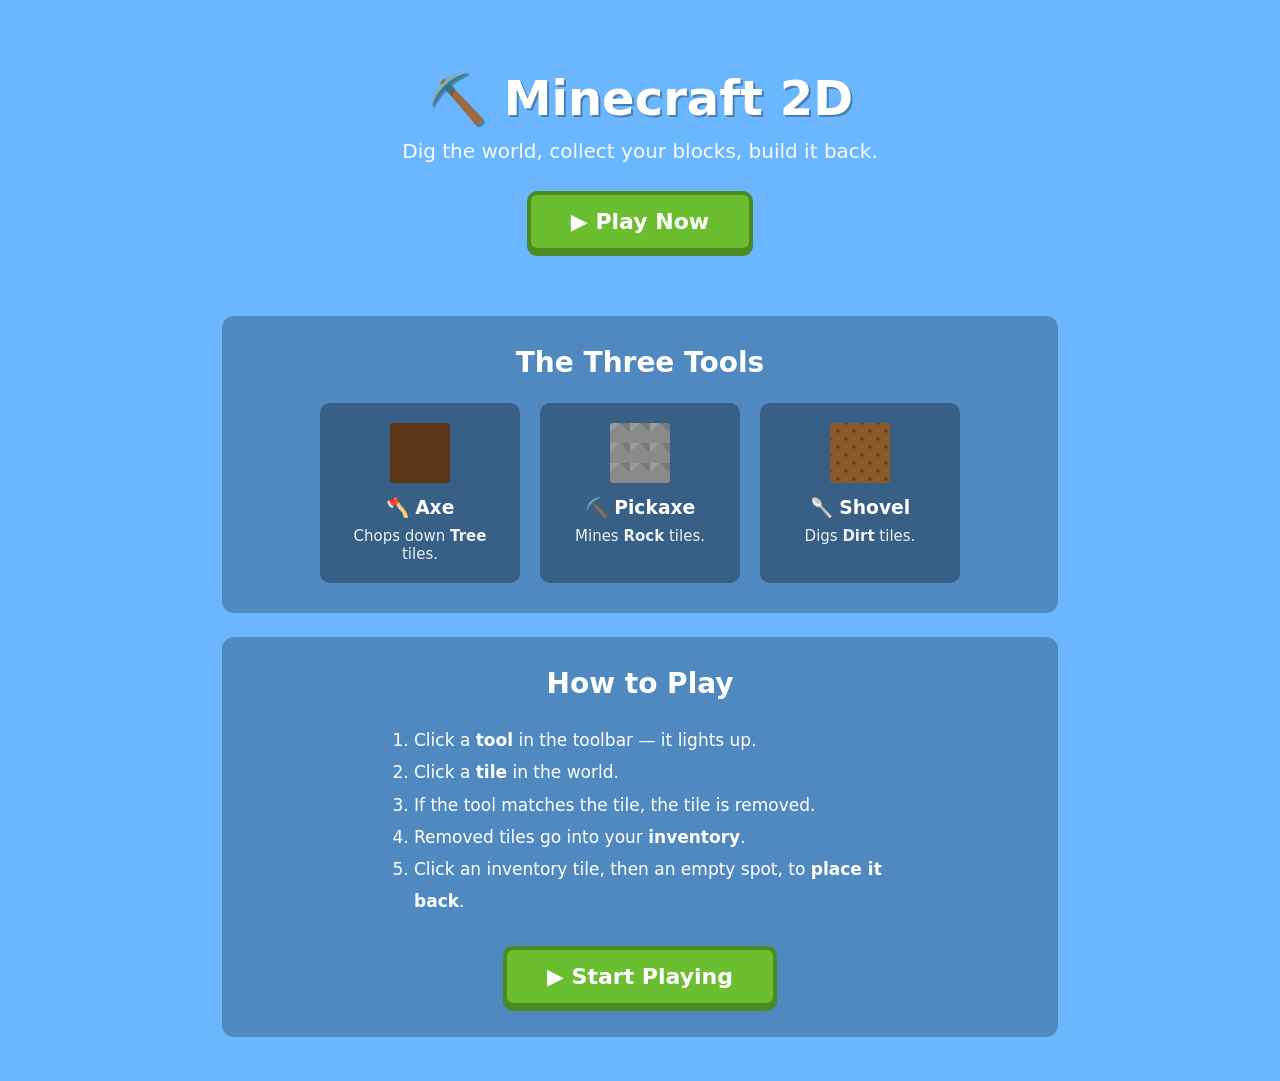
==== index.html @ d0b7ffb0 "Add landing page with tutorial and play button" ====
<!DOCTYPE html>
<html lang="en">
<head>
  <meta charset="UTF-8">
  <meta name="viewport" content="width=device-width, initial-scale=1.0">
  <title>Minecraft 2D — How to Play</title>
  <link rel="stylesheet" href="style.css">
</head>
<body class="landing">

  <div class="hero">
    <h1>⛏️ Minecraft 2D</h1>
    <p class="tagline">Dig the world, collect your blocks, build it back.</p>
    <a href="game.html" class="play-btn">▶ Play Now</a>
  </div>

  <section class="guide">
    <h2>The Three Tools</h2>
    <div class="tool-cards">
      <div class="card">
        <div class="tile tile-tree"></div>
        <h3>🪓 Axe</h3>
        <p>Chops down <strong>Tree</strong> tiles.</p>
      </div>
      <div class="card">
        <div class="tile tile-rock"></div>
        <h3>⛏️ Pickaxe</h3>
        <p>Mines <strong>Rock</strong> tiles.</p>
      </div>
      <div class="card">
        <div class="tile tile-dirt"></div>
        <h3>🥄 Shovel</h3>
        <p>Digs <strong>Dirt</strong> tiles.</p>
      </div>
    </div>
  </section>

  <section class="guide">
    <h2>How to Play</h2>
    <ol class="steps">
      <li>Click a <strong>tool</strong> in the toolbar — it lights up.</li>
      <li>Click a <strong>tile</strong> in the world.</li>
      <li>If the tool matches the tile, the tile is removed.</li>
      <li>Removed tiles go into your <strong>inventory</strong>.</li>
      <li>Click an inventory tile, then an empty spot, to <strong>place it back</strong>.</li>
    </ol>
    <a href="game.html" class="play-btn">▶ Start Playing</a>
  </section>

</body>
</html>
---- style.css ----
:root {
  --tile-size: 48px;
  --world-cols: 10;
}

* {
  box-sizing: border-box;
  margin: 0;
  padding: 0;
}

body {
  font-family: 'Segoe UI', system-ui, sans-serif;
  background: #6ab7ff;
  color: #fff;
  text-align: center;
  padding: 20px;
}

h1 {
  text-shadow: 2px 2px 0 rgba(0,0,0,0.3);
  margin-bottom: 16px;
}

/* ---------- TOOLBAR ---------- */
#toolbar {
  display: flex;
  justify-content: center;
  gap: 10px;
  margin-bottom: 20px;
}

.tool {
  background: #3a3a3a;
  border: 3px solid #222;
  border-radius: 8px;
  padding: 10px 16px;
  font-size: 16px;
  color: #fff;
  cursor: pointer;
  user-select: none;
  transition: transform 0.1s, box-shadow 0.1s;
}

.tool:hover {
  transform: translateY(-2px);
}

.tool.selected {
  border-color: #ffe066;
  box-shadow: 0 0 12px #ffe066;
  background: #5a5a2a;
}

/* ---------- WORLD GRID ---------- */
#world {
  display: grid;
  grid-template-columns: repeat(var(--world-cols), var(--tile-size));
  gap: 2px;
  justify-content: center;
  margin: 0 auto 24px;
  width: fit-content;
  background: #333;
  padding: 4px;
  border-radius: 6px;
}

/* ---------- TILES ---------- */
.tile {
  width: var(--tile-size);
  height: var(--tile-size);
  cursor: pointer;
  border-radius: 3px;
  transition: transform 0.1s, filter 0.1s;
}

.tile:hover {
  filter: brightness(1.15);
  transform: scale(1.05);
  z-index: 1;
}

.tile-grass {
  background: linear-gradient(#6abe30 0 30%, #4a8b23 30% 100%);
}

.tile-dirt {
  background: #8b5a2b;
  background-image:
    radial-gradient(#6f4520 15%, transparent 16%),
    radial-gradient(#6f4520 15%, transparent 16%);
  background-size: 16px 16px;
  background-position: 0 0, 8px 8px;
}

.tile-rock {
  background: #8a8a8a;
  background-image:
    linear-gradient(135deg, #9a9a9a 25%, transparent 25%),
    linear-gradient(225deg, #7a7a7a 25%, transparent 25%);
  background-size: 20px 20px;
}

.tile-tree {
  background: #7a4a1e;
  background-image: linear-gradient(#5c3616 0 100%);
  border: 2px solid #5c3616;
}

.tile-empty {
  background: #2a2a2a;
  cursor: default;
}

/* ---------- INVENTORY ---------- */
#inventory {
  background: rgba(0,0,0,0.3);
  border-radius: 8px;
  padding: 16px;
  max-width: 400px;
  margin: 0 auto 20px;
}

#inventory h3 {
  margin-bottom: 12px;
}

#inventory-items {
  display: flex;
  flex-wrap: wrap;
  gap: 8px;
  justify-content: center;
  min-height: var(--tile-size);
}

#inventory-items .tile {
  width: 40px;
  height: 40px;
}

/* ---------- RESET BUTTON ---------- */
#reset-btn {
  background: #c0392b;
  color: #fff;
  border: 3px solid #922;
  border-radius: 8px;
  padding: 10px 24px;
  font-size: 16px;
  cursor: pointer;
  transition: background 0.15s;
}

#reset-btn:hover {
  background: #e74c3c;
}

/* ---------- INVENTORY SLOTS ---------- */
.inv-slot {
  position: relative;
  cursor: pointer;
}

.inv-slot.selected .tile {
  outline: 3px solid #ffe066;
  box-shadow: 0 0 10px #ffe066;
}

.inv-badge {
  position: absolute;
  bottom: -4px;
  right: -4px;
  background: #222;
  color: #fff;
  font-size: 12px;
  min-width: 18px;
  height: 18px;
  line-height: 18px;
  border-radius: 9px;
  padding: 0 4px;
  border: 2px solid #fff;
}

/* wrong-tool feedback */
@keyframes shake {
  0%, 100% { transform: translateX(0); }
  25% { transform: translateX(-4px); }
  75% { transform: translateX(4px); }
}

.shake {
  animation: shake 0.3s;
}



/* ================= LANDING PAGE ================= */
.landing {
  max-width: 900px;
  margin: 0 auto;
}

.hero {
  padding: 50px 20px 40px;
}

.hero h1 {
  font-size: 48px;
  margin-bottom: 12px;
}

.tagline {
  font-size: 20px;
  margin-bottom: 28px;
  opacity: 0.95;
}

.play-btn {
  display: inline-block;
  background: #6abe30;
  color: #fff;
  text-decoration: none;
  font-size: 22px;
  font-weight: bold;
  padding: 14px 40px;
  border: 4px solid #4a8b23;
  border-radius: 10px;
  box-shadow: 0 4px 0 #4a8b23;
  transition: transform 0.1s, box-shadow 0.1s;
}

.play-btn:hover {
  transform: translateY(-2px);
  box-shadow: 0 6px 0 #4a8b23;
}

.play-btn:active {
  transform: translateY(2px);
  box-shadow: 0 2px 0 #4a8b23;
}

.guide {
  background: rgba(0,0,0,0.25);
  border-radius: 12px;
  padding: 30px 24px;
  margin: 24px 12px;
}

.guide h2 {
  margin-bottom: 24px;
  font-size: 28px;
}

.tool-cards {
  display: flex;
  gap: 20px;
  justify-content: center;
  flex-wrap: wrap;
}

.card {
  background: rgba(0,0,0,0.3);
  border-radius: 10px;
  padding: 20px;
  width: 200px;
}

.card .tile {
  margin: 0 auto 14px;
  width: 60px;
  height: 60px;
}

.card h3 {
  margin-bottom: 8px;
}

.card p {
  opacity: 0.9;
  font-size: 15px;
}

.steps {
  text-align: left;
  max-width: 500px;
  margin: 0 auto 28px;
  line-height: 1.9;
  font-size: 17px;
  padding-left: 24px;
}
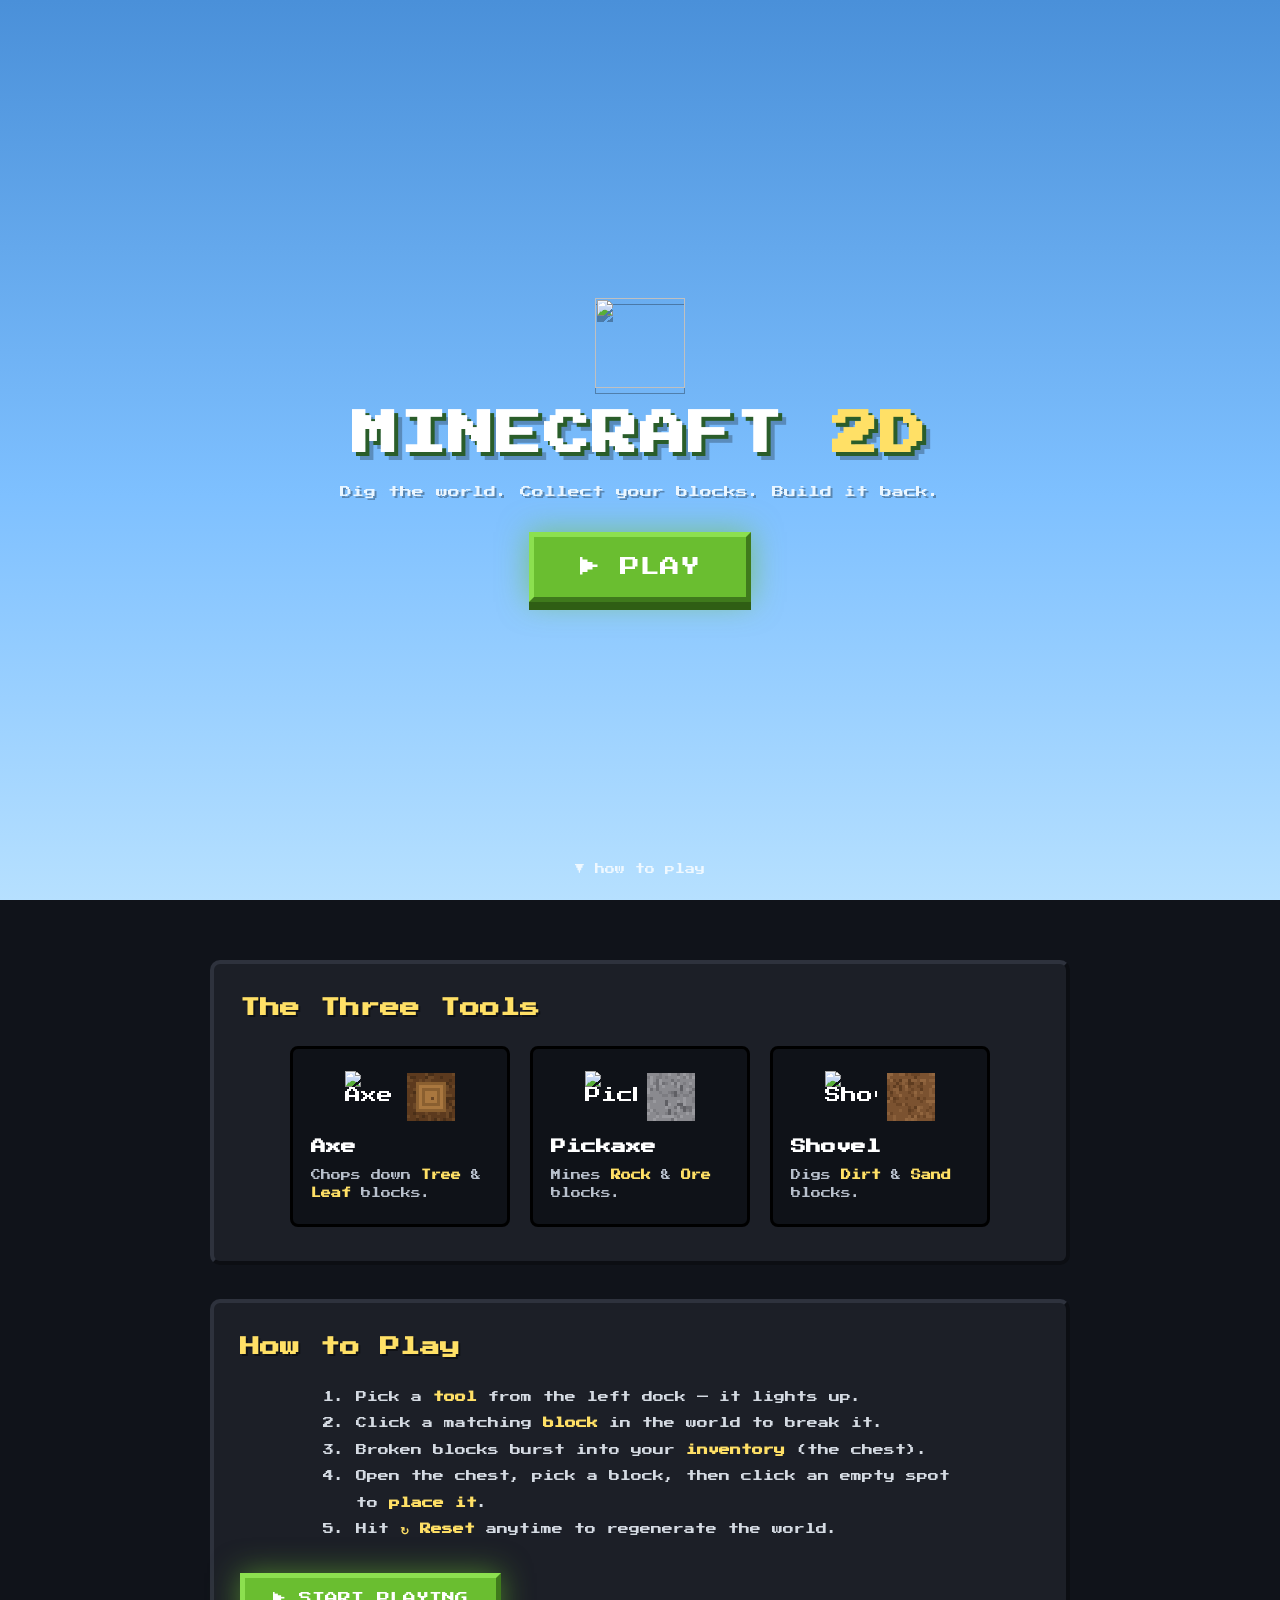
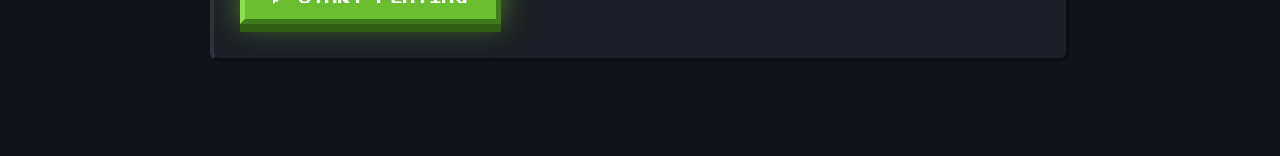
==== commit 73a844b8: "Rebuild landing page: animated title screen matching game quality" ====
--- a/index.html
+++ b/index.html
@@ -3,49 +3,77 @@
 <head>
   <meta charset="UTF-8">
   <meta name="viewport" content="width=device-width, initial-scale=1.0">
-  <title>Minecraft 2D — How to Play</title>
+  <title>Minecraft 2D</title>
   <link rel="stylesheet" href="style.css">
 </head>
-<body class="landing">
+<body class="landing-body">
 
-  <div class="hero">
-    <h1>⛏️ Minecraft 2D</h1>
-    <p class="tagline">Dig the world, collect your blocks, build it back.</p>
-    <a href="game.html" class="play-btn">▶ Play Now</a>
-  </div>
+  <!-- HERO / TITLE SCREEN -->
+  <header class="hero">
+    <div class="clouds">
+      <span class="cloud c1"></span>
+      <span class="cloud c2"></span>
+      <span class="cloud c3"></span>
+    </div>
 
-  <section class="guide">
-    <h2>The Three Tools</h2>
-    <div class="tool-cards">
-      <div class="card">
-        <div class="tile tile-tree"></div>
-        <h3>🪓 Axe</h3>
-        <p>Chops down <strong>Tree</strong> tiles.</p>
+    <div class="hero-content">
+      <img src="assets/textures/tool-pickaxe.png" alt="" class="hero-icon">
+      <h1 class="logo">MINECRAFT <span>2D</span></h1>
+      <p class="tagline">Dig the world. Collect your blocks. Build it back.</p>
+      <a href="game.html" class="play-btn">▶ PLAY</a>
+    </div>
+
+    <div class="scroll-hint">▼ how to play</div>
+  </header>
+
+  <!-- TUTORIAL -->
+  <main class="tutorial">
+
+    <section class="guide">
+      <h2>The Three Tools</h2>
+      <div class="cards">
+        <div class="card">
+          <div class="card-icons">
+            <img src="assets/textures/tool-axe.png" alt="Axe">
+            <div class="tile tile-tree"></div>
+          </div>
+          <h3>Axe</h3>
+          <p>Chops down <strong>Tree</strong> &amp; <strong>Leaf</strong> blocks.</p>
+        </div>
+
+        <div class="card">
+          <div class="card-icons">
+            <img src="assets/textures/tool-pickaxe.png" alt="Pickaxe">
+            <div class="tile tile-rock"></div>
+          </div>
+          <h3>Pickaxe</h3>
+          <p>Mines <strong>Rock</strong> &amp; <strong>Ore</strong> blocks.</p>
+        </div>
+
+        <div class="card">
+          <div class="card-icons">
+            <img src="assets/textures/tool-shovel.png" alt="Shovel">
+            <div class="tile tile-dirt"></div>
+          </div>
+          <h3>Shovel</h3>
+          <p>Digs <strong>Dirt</strong> &amp; <strong>Sand</strong> blocks.</p>
+        </div>
       </div>
-      <div class="card">
-        <div class="tile tile-rock"></div>
-        <h3>⛏️ Pickaxe</h3>
-        <p>Mines <strong>Rock</strong> tiles.</p>
-      </div>
-      <div class="card">
-        <div class="tile tile-dirt"></div>
-        <h3>🥄 Shovel</h3>
-        <p>Digs <strong>Dirt</strong> tiles.</p>
-      </div>
-    </div>
-  </section>
+    </section>
 
-  <section class="guide">
-    <h2>How to Play</h2>
-    <ol class="steps">
-      <li>Click a <strong>tool</strong> in the toolbar — it lights up.</li>
-      <li>Click a <strong>tile</strong> in the world.</li>
-      <li>If the tool matches the tile, the tile is removed.</li>
-      <li>Removed tiles go into your <strong>inventory</strong>.</li>
-      <li>Click an inventory tile, then an empty spot, to <strong>place it back</strong>.</li>
-    </ol>
-    <a href="game.html" class="play-btn">▶ Start Playing</a>
-  </section>
+    <section class="guide">
+      <h2>How to Play</h2>
+      <ol class="steps">
+        <li>Pick a <strong>tool</strong> from the left dock — it lights up.</li>
+        <li>Click a matching <strong>block</strong> in the world to break it.</li>
+        <li>Broken blocks burst into your <strong>inventory</strong> (the chest).</li>
+        <li>Open the chest, pick a block, then click an empty spot to <strong>place it</strong>.</li>
+        <li>Hit <strong>↻ Reset</strong> anytime to regenerate the world.</li>
+      </ol>
+      <a href="game.html" class="play-btn small">▶ START PLAYING</a>
+    </section>
+
+  </main>
 
 </body>
 </html>
--- a/style.css
+++ b/style.css
@@ -1,289 +1,408 @@
+@import url('https://fonts.googleapis.com/css2?family=Press+Start+2P&display=swap');
+
 :root {
-  --tile-size: 48px;
-  --world-cols: 10;
-}
-
-* {
-  box-sizing: border-box;
-  margin: 0;
-  padding: 0;
-}
-
-body {
-  font-family: 'Segoe UI', system-ui, sans-serif;
-  background: #6ab7ff;
-  color: #fff;
-  text-align: center;
-  padding: 20px;
-}
-
-h1 {
-  text-shadow: 2px 2px 0 rgba(0,0,0,0.3);
-  margin-bottom: 16px;
-}
-
-/* ---------- TOOLBAR ---------- */
-#toolbar {
-  display: flex;
+  --tile-size: 56px;
+  --world-cols: 20;
+  --panel: #3a3a3a;
+  --panel-dark: #1e1e1e;
+  --panel-light: #5a5a5a;
+}
+
+* { box-sizing: border-box; margin: 0; padding: 0; }
+
+html, body { height: 100%; overflow: hidden; }
+
+.game-body { font-family: 'Press Start 2P', monospace; color: #fff; }
+
+#game-screen { position: relative; width: 100vw; height: 100vh; }
+
+/* ---------- SKY / WORLD REGION ---------- */
+#world-wrap {
+  position: absolute;
+  inset: 0;
+  background: linear-gradient(#5aa9f0 0%, #7ec0ff 45%, #a9d6ff 100%);
+  overflow: auto;
+  display: flex;
+  align-items: flex-start;
   justify-content: center;
-  gap: 10px;
-  margin-bottom: 20px;
-}
-
-.tool {
-  background: #3a3a3a;
-  border: 3px solid #222;
-  border-radius: 8px;
-  padding: 10px 16px;
-  font-size: 16px;
-  color: #fff;
-  cursor: pointer;
-  user-select: none;
-  transition: transform 0.1s, box-shadow 0.1s;
-}
-
-.tool:hover {
-  transform: translateY(-2px);
-}
-
-.tool.selected {
-  border-color: #ffe066;
-  box-shadow: 0 0 12px #ffe066;
-  background: #5a5a2a;
-}
-
-/* ---------- WORLD GRID ---------- */
+}
+
+#world-wrap::after {
+  content: '';
+  position: fixed;
+  inset: 0;
+  pointer-events: none;
+  box-shadow: inset 0 0 220px rgba(0,0,0,0.38);
+  z-index: 40;
+}
+
+/* ---------- TILE GRID ---------- */
 #world {
   display: grid;
   grid-template-columns: repeat(var(--world-cols), var(--tile-size));
-  gap: 2px;
-  justify-content: center;
-  margin: 0 auto 24px;
-  width: fit-content;
-  background: #333;
-  padding: 4px;
-  border-radius: 6px;
+  margin-top: 38vh;
+  box-shadow: 0 -4px 30px rgba(0,0,0,0.2);
 }
 
 /* ---------- TILES ---------- */
 .tile {
   width: var(--tile-size);
   height: var(--tile-size);
+  background-size: 100% 100%;
+  image-rendering: -moz-crisp-edges;
+  image-rendering: -webkit-crisp-edges;
+  image-rendering: pixelated;
+  image-rendering: crisp-edges;
   cursor: pointer;
-  border-radius: 3px;
-  transition: transform 0.1s, filter 0.1s;
-}
-
-.tile:hover {
-  filter: brightness(1.15);
-  transform: scale(1.05);
-  z-index: 1;
-}
-
-.tile-grass {
-  background: linear-gradient(#6abe30 0 30%, #4a8b23 30% 100%);
-}
-
-.tile-dirt {
-  background: #8b5a2b;
-  background-image:
-    radial-gradient(#6f4520 15%, transparent 16%),
-    radial-gradient(#6f4520 15%, transparent 16%);
-  background-size: 16px 16px;
-  background-position: 0 0, 8px 8px;
-}
-
-.tile-rock {
-  background: #8a8a8a;
-  background-image:
-    linear-gradient(135deg, #9a9a9a 25%, transparent 25%),
-    linear-gradient(225deg, #7a7a7a 25%, transparent 25%);
-  background-size: 20px 20px;
-}
-
-.tile-tree {
-  background: #7a4a1e;
-  background-image: linear-gradient(#5c3616 0 100%);
-  border: 2px solid #5c3616;
-}
-
-.tile-empty {
-  background: #2a2a2a;
-  cursor: default;
-}
-
-/* ---------- INVENTORY ---------- */
+  position: relative;
+  transition: filter 0.08s;
+}
+
+.tile:hover { filter: brightness(1.18); z-index: 2; }
+
+.tile-grass  { background-image: url('assets/textures/grass.png'); }
+.tile-dirt   { background-image: url('assets/textures/dirt.png'); }
+.tile-rock   { background-image: url('assets/textures/stone.png'); }
+.tile-tree   { background-image: url('assets/textures/wood.png'); }
+.tile-leaves { background-image: url('assets/textures/leaves.png'); }
+.tile-sand   { background-image: url('assets/textures/sand.png'); }
+.tile-water  { background-image: url('assets/textures/water.png'); }
+.tile-ore    { background-image: url('assets/textures/ore.png'); }
+.tile-empty  { background-image: url('assets/textures/empty.png'); cursor: default; }
+.tile-sky    { background: transparent; cursor: default; }
+
+/* ---------- FLOATING DOCK ---------- */
+#dock {
+  position: fixed;
+  left: 14px;
+  top: 50%;
+  transform: translateY(-50%);
+  z-index: 50;
+  display: flex;
+  flex-direction: column;
+  gap: 16px;
+}
+
+.dock-group {
+  display: flex;
+  flex-direction: column;
+  gap: 8px;
+  background: rgba(0,0,0,0.35);
+  padding: 8px;
+  border-radius: 12px;
+  backdrop-filter: blur(4px);
+}
+
+.dock-btn {
+  width: 56px;
+  height: 56px;
+  display: flex;
+  align-items: center;
+  justify-content: center;
+  background: #dcdcdc;
+  border-top: 3px solid #ffffff;
+  border-left: 3px solid #ffffff;
+  border-right: 3px solid #8a8a8a;
+  border-bottom: 3px solid #8a8a8a;
+  border-radius: 8px;
+  cursor: pointer;
+  transition: transform 0.08s, box-shadow 0.08s;
+  text-decoration: none;
+  font-size: 22px;
+}
+
+.dock-btn img { width: 38px; height: 38px; image-rendering: pixelated; }
+.dock-btn:hover { transform: translateY(-2px); box-shadow: 0 4px 12px rgba(0,0,0,0.35); }
+.dock-btn:active { transform: translateY(1px); }
+
+.dock-btn.system { background: #c0392b; color: #fff; font-size: 24px; }
+.dock-btn.system:hover { background: #e74c3c; }
+
+.tool.selected {
+  background: #fff6c2;
+  border-color: #ffe066;
+  box-shadow: 0 0 0 3px #ffe066, 0 0 18px #ffe066;
+}
+
+/* ---------- INVENTORY PANEL ---------- */
 #inventory {
-  background: rgba(0,0,0,0.3);
+  position: fixed;
+  left: 90px;
+  bottom: 20px;
+  z-index: 60;
+  background: var(--panel);
+  border-top: 4px solid var(--panel-light);
+  border-left: 4px solid var(--panel-light);
+  border-right: 4px solid var(--panel-dark);
+  border-bottom: 4px solid var(--panel-dark);
   border-radius: 8px;
   padding: 16px;
-  max-width: 400px;
-  margin: 0 auto 20px;
-}
-
-#inventory h3 {
-  margin-bottom: 12px;
-}
+  max-width: 420px;
+  transition: opacity 0.2s, transform 0.2s;
+}
+
+#inventory.hidden {
+  opacity: 0;
+  transform: translateY(20px);
+  pointer-events: none;
+}
+
+#inventory h3 { font-size: 12px; margin-bottom: 14px; }
 
 #inventory-items {
   display: flex;
   flex-wrap: wrap;
   gap: 8px;
-  justify-content: center;
-  min-height: var(--tile-size);
-}
-
-#inventory-items .tile {
-  width: 40px;
-  height: 40px;
-}
-
-/* ---------- RESET BUTTON ---------- */
-#reset-btn {
-  background: #c0392b;
-  color: #fff;
-  border: 3px solid #922;
-  border-radius: 8px;
-  padding: 10px 24px;
-  font-size: 16px;
-  cursor: pointer;
-  transition: background 0.15s;
-}
-
-#reset-btn:hover {
-  background: #e74c3c;
-}
-
-/* ---------- INVENTORY SLOTS ---------- */
+  min-height: 48px;
+}
+
 .inv-slot {
   position: relative;
   cursor: pointer;
-}
-
-.inv-slot.selected .tile {
-  outline: 3px solid #ffe066;
-  box-shadow: 0 0 10px #ffe066;
-}
+  background: var(--panel-dark);
+  border-top: 3px solid #0d0d0d;
+  border-left: 3px solid #0d0d0d;
+  border-right: 3px solid var(--panel-light);
+  border-bottom: 3px solid var(--panel-light);
+  padding: 3px;
+}
+
+.inv-slot .tile { width: 40px; height: 40px; cursor: pointer; }
+.inv-slot.selected { box-shadow: 0 0 0 2px #ffe066, 0 0 12px #ffe066; }
 
 .inv-badge {
   position: absolute;
-  bottom: -4px;
-  right: -4px;
-  background: #222;
-  color: #fff;
-  font-size: 12px;
-  min-width: 18px;
-  height: 18px;
-  line-height: 18px;
-  border-radius: 9px;
-  padding: 0 4px;
-  border: 2px solid #fff;
-}
-
-/* wrong-tool feedback */
+  bottom: -2px; right: -2px;
+  background: #000; color: #fff;
+  font-size: 9px;
+  min-width: 16px; height: 16px; line-height: 16px;
+  text-align: center; padding: 0 3px;
+}
+
+/* ---------- WRONG-TOOL SHAKE ---------- */
 @keyframes shake {
-  0%, 100% { transform: translateX(0); }
+  0%,100% { transform: translateX(0); }
   25% { transform: translateX(-4px); }
   75% { transform: translateX(4px); }
 }
-
-.shake {
-  animation: shake 0.3s;
-}
-
-
-
-/* ================= LANDING PAGE ================= */
-.landing {
-  max-width: 900px;
-  margin: 0 auto;
-}
-
-.hero {
-  padding: 50px 20px 40px;
-}
-
-.hero h1 {
-  font-size: 48px;
-  margin-bottom: 12px;
-}
-
-.tagline {
-  font-size: 20px;
-  margin-bottom: 28px;
-  opacity: 0.95;
-}
-
-.play-btn {
+.shake { animation: shake 0.3s; }
+
+
+
+/* ---------- PARTICLES ---------- */
+.particle {
+  position: fixed;
+  width: 6px;
+  height: 6px;
+  pointer-events: none;
+  z-index: 100;
+  image-rendering: pixelated;
+  animation: particle-fly 0.6s ease-out forwards;
+}
+
+@keyframes particle-fly {
+  0%   { transform: translate(0, 0) scale(1); opacity: 1; }
+  100% { transform: translate(var(--dx), var(--dy)) scale(0.3); opacity: 0; }
+}
+
+/* ---------- BREAK POP ---------- */
+@keyframes break-pop {
+  0%   { transform: scale(1); filter: brightness(2); }
+  100% { transform: scale(0.6); opacity: 0; }
+}
+.breaking { animation: break-pop 0.09s ease-out forwards; z-index: 3; }
+
+/* ---------- SCREEN SHAKE ---------- */
+@keyframes screen-shake {
+  0%,100% { transform: translate(0,0); }
+  25% { transform: translate(-3px, 2px); }
+  50% { transform: translate(3px, -2px); }
+  75% { transform: translate(-2px, -3px); }
+}
+.shaking { animation: screen-shake 0.2s; }
+
+
+
+/* ==================================================================
+   LANDING PAGE  (scoped to .landing-body so it can't touch the game)
+   ================================================================== */
+.landing-body {
+  height: auto;
+  overflow-y: auto;                 /* landing page CAN scroll */
+  background: #10131a;
+  color: #fff;
+  font-family: 'Press Start 2P', monospace;
+}
+
+/* ---- HERO ---- */
+.landing-body .hero {
+  position: relative;
+  height: 100vh;
+  min-height: 560px;
+  display: flex;
+  flex-direction: column;
+  align-items: center;
+  justify-content: center;
+  text-align: center;
+  overflow: hidden;
+  background: linear-gradient(#4a90d9 0%, #7ec0ff 55%, #b6e0ff 100%);
+}
+
+/* drifting clouds */
+.landing-body .clouds { position: absolute; inset: 0; pointer-events: none; }
+.landing-body .cloud {
+  position: absolute;
+  background: rgba(255,255,255,0.9);
+  box-shadow:
+    28px 0 0 rgba(255,255,255,0.9),
+    56px 0 0 rgba(255,255,255,0.9),
+    28px -20px 0 rgba(255,255,255,0.9);
+  width: 40px; height: 24px;
+  border-radius: 4px;
+  animation: drift linear infinite;
+}
+.landing-body .c1 { top: 16%; left: -120px; animation-duration: 34s; }
+.landing-body .c2 { top: 32%; left: -200px; animation-duration: 48s; transform: scale(1.5); }
+.landing-body .c3 { top: 12%; left: -160px; animation-duration: 60s; transform: scale(0.8); }
+
+@keyframes drift {
+  from { transform: translateX(0); }
+  to   { transform: translateX(120vw); }
+}
+
+/* ---- HERO CONTENT ---- */
+.landing-body .hero-content { position: relative; z-index: 2; }
+
+.landing-body .hero-icon {
+  width: 90px; height: 90px;
+  image-rendering: pixelated;
+  margin-bottom: 18px;
+  filter: drop-shadow(0 6px 0 rgba(0,0,0,0.3));
+  animation: bob 2.4s ease-in-out infinite;
+}
+
+@keyframes bob {
+  0%,100% { transform: translateY(0) rotate(-6deg); }
+  50%     { transform: translateY(-12px) rotate(6deg); }
+}
+
+.landing-body .logo {
+  font-size: 46px;
+  line-height: 1.3;
+  color: #fff;
+  text-shadow: 4px 4px 0 #2a5d2a, 8px 8px 0 rgba(0,0,0,0.25);
+  letter-spacing: 2px;
+}
+.landing-body .logo span { color: #ffe066; }
+
+.landing-body .tagline {
+  font-size: 12px;
+  margin: 20px 0 34px;
+  color: #eaf6ff;
+  text-shadow: 2px 2px 0 rgba(0,0,0,0.3);
+}
+
+/* ---- PLAY BUTTON ---- */
+.landing-body .play-btn {
   display: inline-block;
   background: #6abe30;
   color: #fff;
   text-decoration: none;
-  font-size: 22px;
-  font-weight: bold;
-  padding: 14px 40px;
-  border: 4px solid #4a8b23;
+  font-family: 'Press Start 2P', monospace;
+  font-size: 20px;
+  padding: 20px 46px;
+  border-top: 5px solid #8ce04f;
+  border-left: 5px solid #8ce04f;
+  border-right: 5px solid #3f7a1c;
+  border-bottom: 5px solid #3f7a1c;
+  box-shadow: 0 8px 0 #2f5e14, 0 0 30px rgba(106,190,48,0.6);
+  animation: pulse 1.8s ease-in-out infinite;
+  transition: transform 0.08s;
+}
+.landing-body .play-btn.small { font-size: 13px; padding: 14px 28px; animation: none; }
+.landing-body .play-btn:hover { transform: translateY(-2px); }
+.landing-body .play-btn:active { transform: translateY(4px); box-shadow: 0 2px 0 #2f5e14; }
+
+@keyframes pulse {
+  0%,100% { box-shadow: 0 8px 0 #2f5e14, 0 0 24px rgba(106,190,48,0.5); }
+  50%     { box-shadow: 0 8px 0 #2f5e14, 0 0 44px rgba(106,190,48,0.9); }
+}
+
+.landing-body .scroll-hint {
+  position: absolute;
+  bottom: 26px; left: 50%;
+  transform: translateX(-50%);
+  font-size: 10px;
+  color: rgba(255,255,255,0.8);
+  z-index: 2;
+  animation: bob-hint 1.6s ease-in-out infinite;
+}
+@keyframes bob-hint {
+  0%,100% { transform: translateX(-50%) translateY(0); }
+  50%     { transform: translateX(-50%) translateY(6px); }
+}
+
+/* ---- TUTORIAL ---- */
+.landing-body .tutorial { max-width: 900px; margin: 0 auto; padding: 60px 20px; }
+
+.landing-body .guide {
+  background: #1c1f27;
+  border-top: 4px solid #2e323d;
+  border-left: 4px solid #2e323d;
+  border-right: 4px solid #0c0e13;
+  border-bottom: 4px solid #0c0e13;
   border-radius: 10px;
-  box-shadow: 0 4px 0 #4a8b23;
-  transition: transform 0.1s, box-shadow 0.1s;
-}
-
-.play-btn:hover {
-  transform: translateY(-2px);
-  box-shadow: 0 6px 0 #4a8b23;
-}
-
-.play-btn:active {
-  transform: translateY(2px);
-  box-shadow: 0 2px 0 #4a8b23;
-}
-
-.guide {
-  background: rgba(0,0,0,0.25);
-  border-radius: 12px;
-  padding: 30px 24px;
-  margin: 24px 12px;
-}
-
-.guide h2 {
-  margin-bottom: 24px;
-  font-size: 28px;
-}
-
-.tool-cards {
+  padding: 34px 26px;
+  margin-bottom: 34px;
+}
+
+.landing-body .guide h2 {
+  font-size: 20px;
+  margin-bottom: 28px;
+  color: #ffe066;
+  text-shadow: 2px 2px 0 rgba(0,0,0,0.4);
+}
+
+.landing-body .cards {
   display: flex;
   gap: 20px;
   justify-content: center;
   flex-wrap: wrap;
 }
 
-.card {
-  background: rgba(0,0,0,0.3);
-  border-radius: 10px;
-  padding: 20px;
-  width: 200px;
-}
-
-.card .tile {
-  margin: 0 auto 14px;
-  width: 60px;
-  height: 60px;
-}
-
-.card h3 {
-  margin-bottom: 8px;
-}
-
-.card p {
-  opacity: 0.9;
-  font-size: 15px;
-}
-
-.steps {
+.landing-body .card {
+  background: #0f1218;
+  border: 3px solid #000;
+  border-radius: 8px;
+  padding: 22px 18px;
+  width: 220px;
+}
+
+.landing-body .card-icons {
+  display: flex;
+  align-items: center;
+  justify-content: center;
+  gap: 10px;
+  margin-bottom: 16px;
+}
+.landing-body .card-icons img {
+  width: 52px; height: 52px; image-rendering: pixelated;
+}
+.landing-body .card-icons .tile {
+  width: 48px; height: 48px; cursor: default;
+}
+
+.landing-body .card h3 { font-size: 15px; margin-bottom: 12px; color: #fff; }
+.landing-body .card p  { font-size: 10px; line-height: 1.8; color: #b8c0cc; }
+.landing-body .card strong { color: #ffe066; }
+
+.landing-body .steps {
   text-align: left;
-  max-width: 500px;
-  margin: 0 auto 28px;
-  line-height: 1.9;
-  font-size: 17px;
-  padding-left: 24px;
-}+  max-width: 620px;
+  margin: 0 auto 30px;
+  font-size: 11px;
+  line-height: 2.4;
+  padding-left: 26px;
+  color: #d4dae2;
+}
+.landing-body .steps strong { color: #ffe066; }
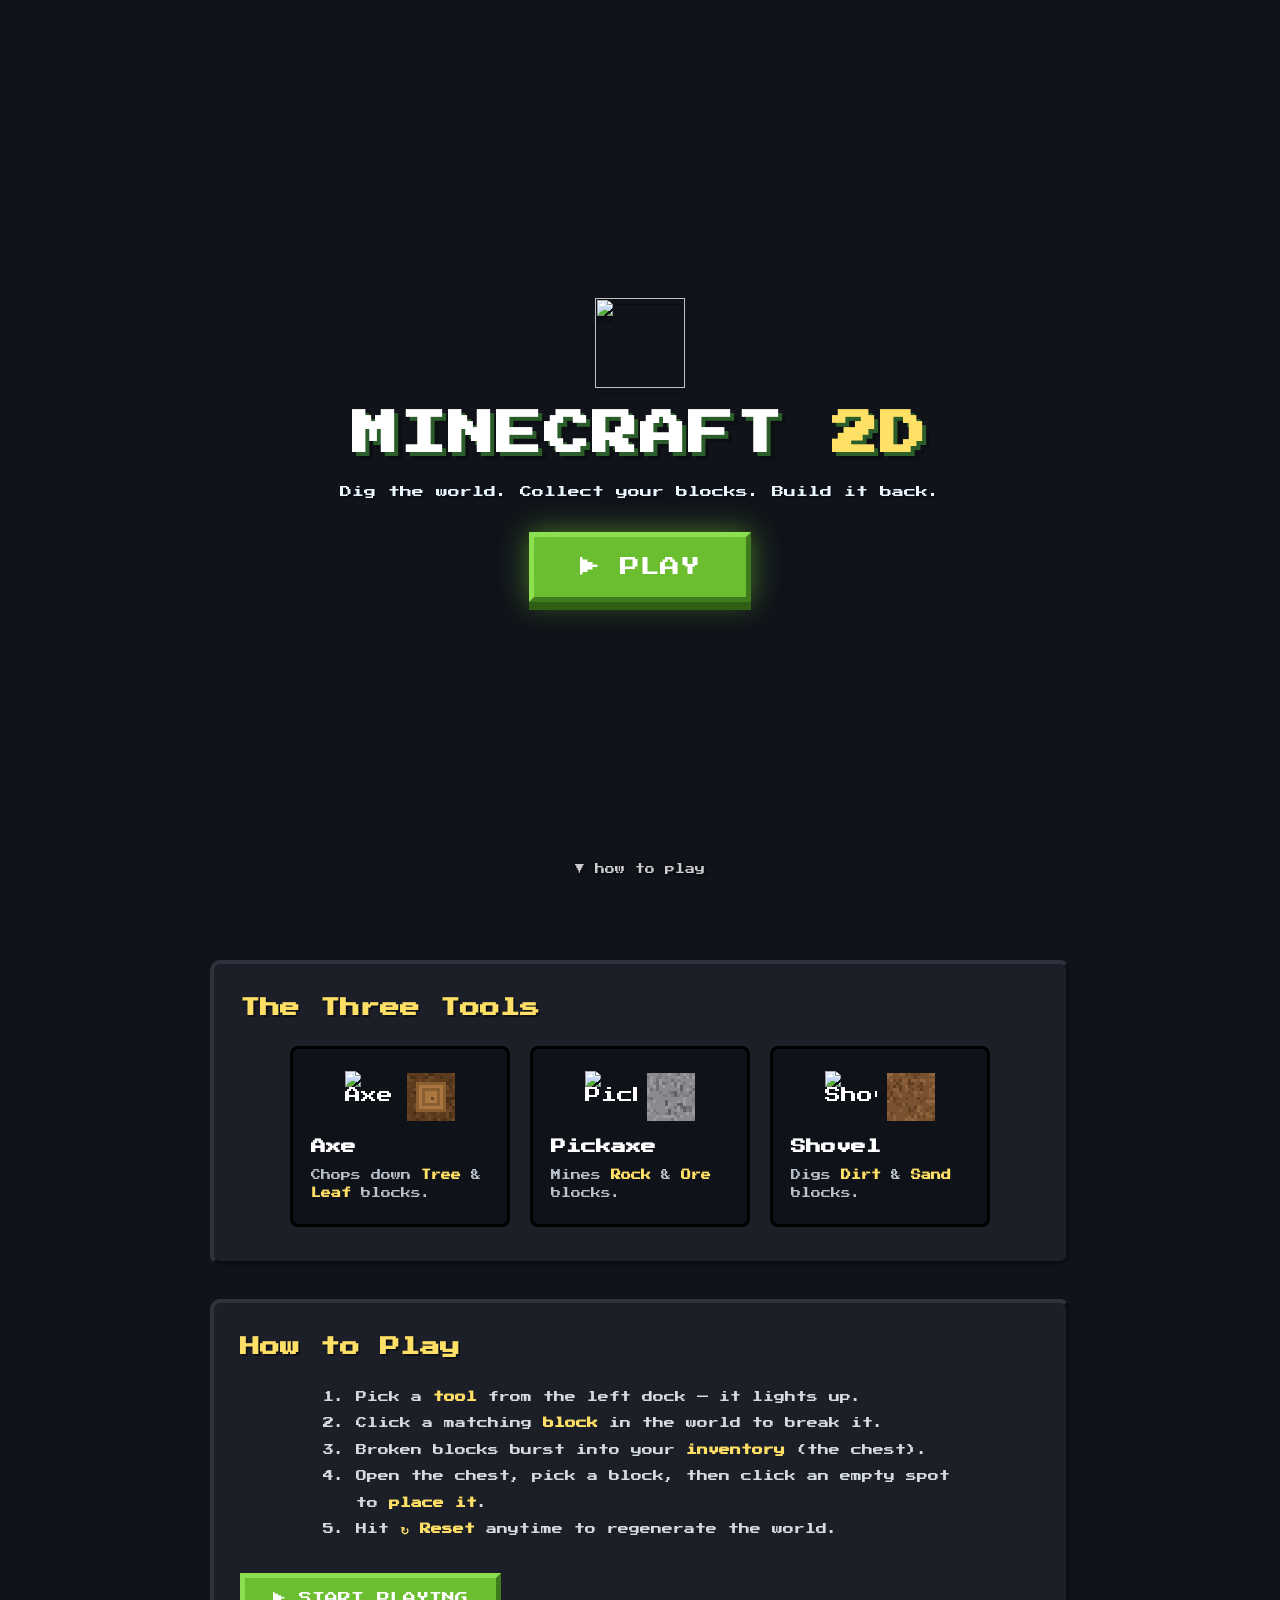
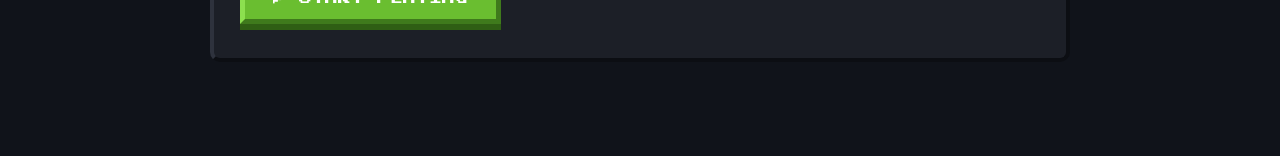
==== commit e1c5c33a: "Cinematic landing hero: panorama background with mouse parallax" ====
--- a/index.html
+++ b/index.html
@@ -9,12 +9,9 @@
 <body class="landing-body">
 
   <!-- HERO / TITLE SCREEN -->
-  <header class="hero">
-    <div class="clouds">
-      <span class="cloud c1"></span>
-      <span class="cloud c2"></span>
-      <span class="cloud c3"></span>
-    </div>
+ <header class="hero" id="hero">
+    <div class="hero-parallax" id="heroBg"></div>
+    <div class="hero-fade"></div>
 
     <div class="hero-content">
       <img src="assets/textures/tool-pickaxe.png" alt="" class="hero-icon">
@@ -74,6 +71,17 @@
     </section>
 
   </main>
-
+    <script>
+    const bg = document.getElementById('heroBg');
+    const hero = document.getElementById('hero');
+    hero.addEventListener('mousemove', (e) => {
+      const x = (e.clientX / window.innerWidth - 0.5) * 30;   // max 30px drift
+      const y = (e.clientY / window.innerHeight - 0.5) * 20;
+      bg.style.transform = `translate(${x}px, ${y}px) scale(1.06)`;
+    });
+    hero.addEventListener('mouseleave', () => {
+      bg.style.transform = 'translate(0,0) scale(1.06)';
+    });
+  </script>
 </body>
 </html>
--- a/style.css
+++ b/style.css
@@ -235,17 +235,116 @@
 }
 
 /* ---- HERO ---- */
+/* ---- CINEMATIC HERO ---- */
 .landing-body .hero {
   position: relative;
   height: 100vh;
-  min-height: 560px;
+  min-height: 600px;
   display: flex;
   flex-direction: column;
   align-items: center;
   justify-content: center;
   text-align: center;
   overflow: hidden;
-  background: linear-gradient(#4a90d9 0%, #7ec0ff 55%, #b6e0ff 100%);
+}
+
+/* the panorama — slightly oversized so parallax has room to move */
+.landing-body .hero-parallax {
+  position: absolute;
+  inset: -40px;
+  background: url('assets/textures/landing-bg.png') center/cover no-repeat;
+  image-rendering: pixelated;
+  transition: transform 0.2s ease-out;
+  will-change: transform;
+}
+
+/* soft fade from image into the dark page below */
+.landing-body .hero-fade {
+  position: absolute;
+  left: 0; right: 0; bottom: 0;
+  height: 180px;
+  background: linear-gradient(transparent, #10131a);
+  z-index: 2;
+}
+
+.landing-body .hero-content {
+  position: relative;
+  z-index: 3;
+  animation: rise 1s ease-out;
+}
+
+@keyframes rise {
+  from { opacity: 0; transform: translateY(40px); }
+  to   { opacity: 1; transform: translateY(0); }
+}
+
+.landing-body .hero-icon {
+  width: 96px; height: 96px;
+  image-rendering: pixelated;
+  margin-bottom: 20px;
+  filter: drop-shadow(0 6px 0 rgba(0,0,0,0.4));
+  animation: bob 2.6s ease-in-out infinite;
+}
+
+@keyframes bob {
+  0%,100% { transform: translateY(0) rotate(-6deg); }
+  50%     { transform: translateY(-14px) rotate(6deg); }
+}
+
+.landing-body .logo {
+  font-size: 52px;
+  line-height: 1.3;
+  color: #fff;
+  text-shadow: 4px 4px 0 #2a1a0a, 8px 8px 12px rgba(0,0,0,0.5);
+  letter-spacing: 2px;
+}
+.landing-body .logo span { color: #ffe066; }
+
+.landing-body .tagline {
+  font-size: 13px;
+  margin: 22px 0 36px;
+  color: #fff;
+  text-shadow: 2px 2px 4px rgba(0,0,0,0.7);
+}
+
+.landing-body .play-btn {
+  display: inline-block;
+  background: #6abe30;
+  color: #fff;
+  text-decoration: none;
+  font-family: 'Press Start 2P', monospace;
+  font-size: 22px;
+  padding: 22px 52px;
+  border-top: 5px solid #8ce04f;
+  border-left: 5px solid #8ce04f;
+  border-right: 5px solid #3f7a1c;
+  border-bottom: 5px solid #3f7a1c;
+  box-shadow: 0 8px 0 #2f5e14, 0 0 40px rgba(106,190,48,0.7);
+  animation: pulse 1.8s ease-in-out infinite;
+  transition: transform 0.08s;
+}
+.landing-body .play-btn.small { font-size: 13px; padding: 14px 28px; animation: none; box-shadow: 0 6px 0 #2f5e14; }
+.landing-body .play-btn:hover { transform: translateY(-2px); }
+.landing-body .play-btn:active { transform: translateY(4px); box-shadow: 0 2px 0 #2f5e14; }
+
+@keyframes pulse {
+  0%,100% { box-shadow: 0 8px 0 #2f5e14, 0 0 30px rgba(106,190,48,0.5); }
+  50%     { box-shadow: 0 8px 0 #2f5e14, 0 0 55px rgba(106,190,48,0.95); }
+}
+
+.landing-body .scroll-hint {
+  position: absolute;
+  bottom: 28px; left: 50%;
+  transform: translateX(-50%);
+  font-size: 10px;
+  color: #fff;
+  text-shadow: 1px 1px 3px rgba(0,0,0,0.8);
+  z-index: 3;
+  animation: bob-hint 1.6s ease-in-out infinite;
+}
+@keyframes bob-hint {
+  0%,100% { transform: translateX(-50%) translateY(0); }
+  50%     { transform: translateX(-50%) translateY(6px); }
 }
 
 /* drifting clouds */
